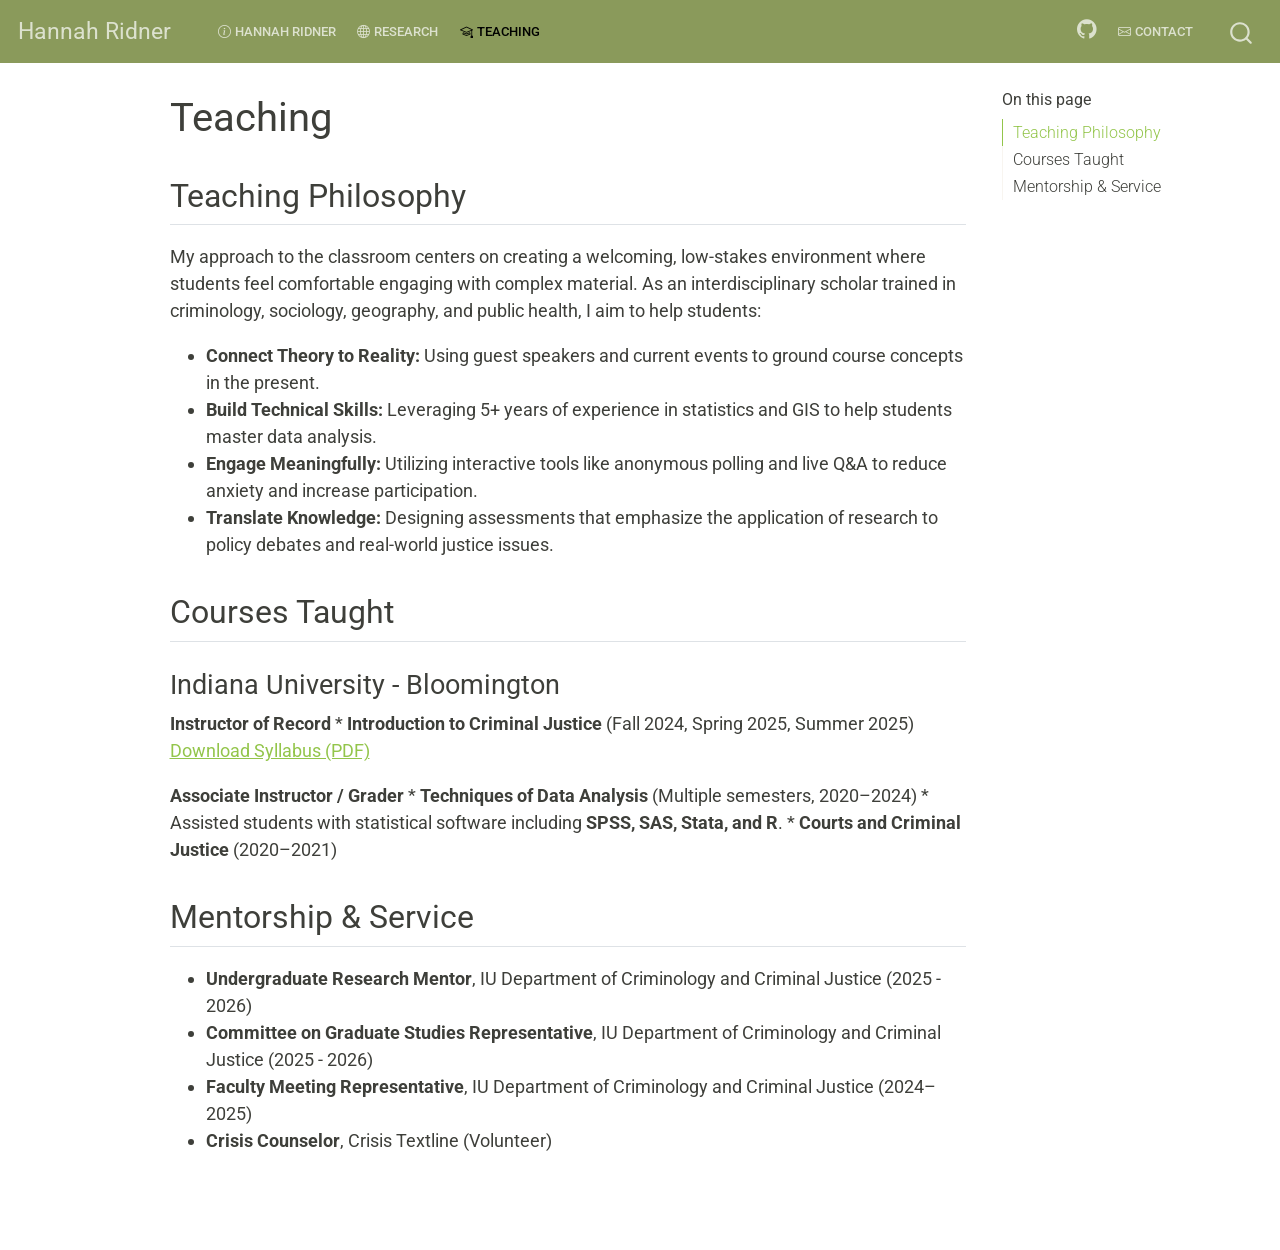
==== docs/index.html @ 34010d77 "Initial commit: personal website with dissertation results Quarto site with About, Research, and Tea" ====
<html xmlns="http://www.w3.org/1999/xhtml">    
  <head>      
    <title>Redirect to teaching.html</title>      
    <meta http-equiv="refresh" content="0;URL='teaching.html'" />    
  </head>    
  <body> 
  </body>  
</html>
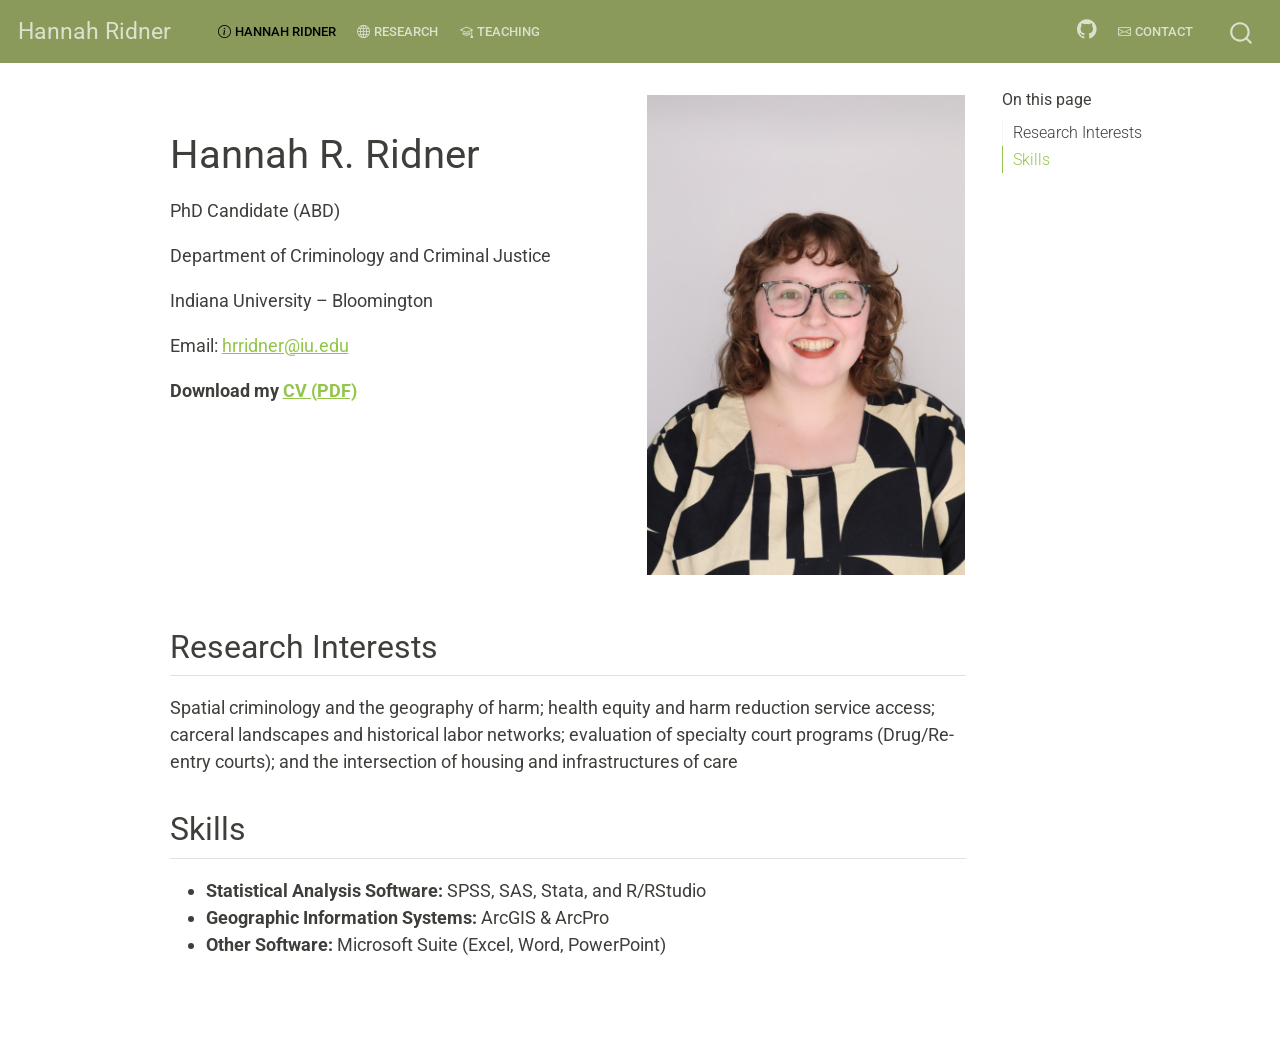
==== commit 3e5530c8: "Job-market update: remove dissertation tab, new photo and CV - Remove Dissertation tab, page, and re" ====
--- a/docs/index.html
+++ b/docs/index.html
@@ -1,8 +1,302 @@
-<html xmlns="http://www.w3.org/1999/xhtml">    
-  <head>      
-    <title>Redirect to teaching.html</title>      
-    <meta http-equiv="refresh" content="0;URL='teaching.html'" />    
-  </head>    
-  <body> 
-  </body>  
-</html>     
+<!DOCTYPE html>
+<html xmlns="http://www.w3.org/1999/xhtml" lang="en" xml:lang="en"><head>
+
+<meta charset="utf-8">
+<meta name="generator" content="quarto-1.2.335">
+
+<meta name="viewport" content="width=device-width, initial-scale=1.0, user-scalable=yes">
+
+
+<title>Hannah Ridner</title>
+<style>
+code{white-space: pre-wrap;}
+span.smallcaps{font-variant: small-caps;}
+div.columns{display: flex; gap: min(4vw, 1.5em);}
+div.column{flex: auto; overflow-x: auto;}
+div.hanging-indent{margin-left: 1.5em; text-indent: -1.5em;}
+ul.task-list{list-style: none;}
+ul.task-list li input[type="checkbox"] {
+  width: 0.8em;
+  margin: 0 0.8em 0.2em -1.6em;
+  vertical-align: middle;
+}
+</style>
+
+
+<script src="site_libs/quarto-nav/quarto-nav.js"></script>
+<script src="site_libs/quarto-nav/headroom.min.js"></script>
+<script src="site_libs/clipboard/clipboard.min.js"></script>
+<script src="site_libs/quarto-search/autocomplete.umd.js"></script>
+<script src="site_libs/quarto-search/fuse.min.js"></script>
+<script src="site_libs/quarto-search/quarto-search.js"></script>
+<meta name="quarto:offset" content="./">
+<script src="site_libs/quarto-html/quarto.js"></script>
+<script src="site_libs/quarto-html/popper.min.js"></script>
+<script src="site_libs/quarto-html/tippy.umd.min.js"></script>
+<script src="site_libs/quarto-html/anchor.min.js"></script>
+<link href="site_libs/quarto-html/tippy.css" rel="stylesheet">
+<link href="site_libs/quarto-html/quarto-syntax-highlighting.css" rel="stylesheet" id="quarto-text-highlighting-styles">
+<script src="site_libs/bootstrap/bootstrap.min.js"></script>
+<link href="site_libs/bootstrap/bootstrap-icons.css" rel="stylesheet">
+<link href="site_libs/bootstrap/bootstrap.min.css" rel="stylesheet" id="quarto-bootstrap" data-mode="light">
+<script id="quarto-search-options" type="application/json">{
+  "location": "navbar",
+  "copy-button": false,
+  "collapse-after": 3,
+  "panel-placement": "end",
+  "type": "overlay",
+  "limit": 20,
+  "language": {
+    "search-no-results-text": "No results",
+    "search-matching-documents-text": "matching documents",
+    "search-copy-link-title": "Copy link to search",
+    "search-hide-matches-text": "Hide additional matches",
+    "search-more-match-text": "more match in this document",
+    "search-more-matches-text": "more matches in this document",
+    "search-clear-button-title": "Clear",
+    "search-detached-cancel-button-title": "Cancel",
+    "search-submit-button-title": "Submit"
+  }
+}</script>
+
+
+</head>
+
+<body class="nav-fixed">
+
+<div id="quarto-search-results"></div>
+  <header id="quarto-header" class="headroom fixed-top">
+    <nav class="navbar navbar-expand-lg navbar-dark ">
+      <div class="navbar-container container-fluid">
+      <div class="navbar-brand-container">
+    <a class="navbar-brand" href="./index.html">
+    <span class="navbar-title">Hannah Ridner</span>
+    </a>
+  </div>
+          <button class="navbar-toggler" type="button" data-bs-toggle="collapse" data-bs-target="#navbarCollapse" aria-controls="navbarCollapse" aria-expanded="false" aria-label="Toggle navigation" onclick="if (window.quartoToggleHeadroom) { window.quartoToggleHeadroom(); }">
+  <span class="navbar-toggler-icon"></span>
+</button>
+          <div class="collapse navbar-collapse" id="navbarCollapse">
+            <ul class="navbar-nav navbar-nav-scroll me-auto">
+  <li class="nav-item">
+    <a class="nav-link active" href="./index.html" aria-current="page"><i class="bi bi-info-circle" role="img">
+</i> 
+ <span class="menu-text">Hannah Ridner</span></a>
+  </li>  
+  <li class="nav-item">
+    <a class="nav-link" href="./research.html"><i class="bi bi-globe" role="img">
+</i> 
+ <span class="menu-text">Research</span></a>
+  </li>  
+  <li class="nav-item">
+    <a class="nav-link" href="./teaching.html"><i class="bi bi-mortarboard" role="img">
+</i> 
+ <span class="menu-text">Teaching</span></a>
+  </li>  
+</ul>
+            <ul class="navbar-nav navbar-nav-scroll ms-auto">
+  <li class="nav-item compact">
+    <a class="nav-link" href="https://github.com/hrridner"><i class="bi bi-github" role="img">
+</i> 
+ <span class="menu-text"></span></a>
+  </li>  
+  <li class="nav-item">
+    <a class="nav-link" href="https://criminaljustice.indiana.edu/about/graduate-students/ridner_hannah.html"><i class="bi bi-envelope" role="img">
+</i> 
+ <span class="menu-text">Contact</span></a>
+  </li>  
+</ul>
+              <div id="quarto-search" class="" title="Search"></div>
+          </div> <!-- /navcollapse -->
+      </div> <!-- /container-fluid -->
+    </nav>
+</header>
+<!-- content -->
+<div id="quarto-content" class="quarto-container page-columns page-rows-contents page-layout-article page-navbar">
+<!-- sidebar -->
+<!-- margin-sidebar -->
+    <div id="quarto-margin-sidebar" class="sidebar margin-sidebar">
+        <nav id="TOC" role="doc-toc" class="toc-active">
+    <h2 id="toc-title">On this page</h2>
+   
+  <ul>
+  <li><a href="#research-interests" id="toc-research-interests" class="nav-link active" data-scroll-target="#research-interests">Research Interests</a></li>
+  <li><a href="#skills" id="toc-skills" class="nav-link" data-scroll-target="#skills">Skills</a></li>
+  </ul>
+</nav>
+    </div>
+<!-- main -->
+<main class="content" id="quarto-document-content">
+
+
+
+<div style="max-width: 850px; margin: auto;">
+<div class="columns">
+<div class="column" style="width:60%;">
+<section id="hannah-r.-ridner" class="level1">
+<h1>Hannah R. Ridner</h1>
+<p>PhD Candidate (ABD)</p>
+<p>Department of Criminology and Criminal Justice</p>
+<p>Indiana University – Bloomington</p>
+<p>Email: <a href="mailto:hrridner@iu.edu">hrridner@iu.edu</a></p>
+<p><strong>Download my <a href="files/CV_HannahRidner_August2026.pdf" target="_blank">CV (PDF)</a></strong></p>
+</section>
+</div><div class="column" style="width:40%;">
+<p><img src="files/hannah_ridner.jpg" class="img-fluid" style="width:100.0%"></p>
+</div>
+</div>
+</div>
+<section id="research-interests" class="level2">
+<h2 class="anchored" data-anchor-id="research-interests">Research Interests</h2>
+<p>Spatial criminology and the geography of harm; health equity and harm reduction service access; carceral landscapes and historical labor networks; evaluation of specialty court programs (Drug/Re-entry courts); and the intersection of housing and infrastructures of care</p>
+</section>
+<section id="skills" class="level2">
+<h2 class="anchored" data-anchor-id="skills">Skills</h2>
+<ul>
+<li><strong>Statistical Analysis Software:</strong> SPSS, SAS, Stata, and R/RStudio</li>
+<li><strong>Geographic Information Systems:</strong> ArcGIS &amp; ArcPro</li>
+<li><strong>Other Software:</strong> Microsoft Suite (Excel, Word, PowerPoint)</li>
+</ul>
+
+
+</section>
+
+</main> <!-- /main -->
+<script id="quarto-html-after-body" type="application/javascript">
+window.document.addEventListener("DOMContentLoaded", function (event) {
+  const toggleBodyColorMode = (bsSheetEl) => {
+    const mode = bsSheetEl.getAttribute("data-mode");
+    const bodyEl = window.document.querySelector("body");
+    if (mode === "dark") {
+      bodyEl.classList.add("quarto-dark");
+      bodyEl.classList.remove("quarto-light");
+    } else {
+      bodyEl.classList.add("quarto-light");
+      bodyEl.classList.remove("quarto-dark");
+    }
+  }
+  const toggleBodyColorPrimary = () => {
+    const bsSheetEl = window.document.querySelector("link#quarto-bootstrap");
+    if (bsSheetEl) {
+      toggleBodyColorMode(bsSheetEl);
+    }
+  }
+  toggleBodyColorPrimary();  
+  const icon = "";
+  const anchorJS = new window.AnchorJS();
+  anchorJS.options = {
+    placement: 'right',
+    icon: icon
+  };
+  anchorJS.add('.anchored');
+  const clipboard = new window.ClipboardJS('.code-copy-button', {
+    target: function(trigger) {
+      return trigger.previousElementSibling;
+    }
+  });
+  clipboard.on('success', function(e) {
+    // button target
+    const button = e.trigger;
+    // don't keep focus
+    button.blur();
+    // flash "checked"
+    button.classList.add('code-copy-button-checked');
+    var currentTitle = button.getAttribute("title");
+    button.setAttribute("title", "Copied!");
+    let tooltip;
+    if (window.bootstrap) {
+      button.setAttribute("data-bs-toggle", "tooltip");
+      button.setAttribute("data-bs-placement", "left");
+      button.setAttribute("data-bs-title", "Copied!");
+      tooltip = new bootstrap.Tooltip(button, 
+        { trigger: "manual", 
+          customClass: "code-copy-button-tooltip",
+          offset: [0, -8]});
+      tooltip.show();    
+    }
+    setTimeout(function() {
+      if (tooltip) {
+        tooltip.hide();
+        button.removeAttribute("data-bs-title");
+        button.removeAttribute("data-bs-toggle");
+        button.removeAttribute("data-bs-placement");
+      }
+      button.setAttribute("title", currentTitle);
+      button.classList.remove('code-copy-button-checked');
+    }, 1000);
+    // clear code selection
+    e.clearSelection();
+  });
+  function tippyHover(el, contentFn) {
+    const config = {
+      allowHTML: true,
+      content: contentFn,
+      maxWidth: 500,
+      delay: 100,
+      arrow: false,
+      appendTo: function(el) {
+          return el.parentElement;
+      },
+      interactive: true,
+      interactiveBorder: 10,
+      theme: 'quarto',
+      placement: 'bottom-start'
+    };
+    window.tippy(el, config); 
+  }
+  const noterefs = window.document.querySelectorAll('a[role="doc-noteref"]');
+  for (var i=0; i<noterefs.length; i++) {
+    const ref = noterefs[i];
+    tippyHover(ref, function() {
+      // use id or data attribute instead here
+      let href = ref.getAttribute('data-footnote-href') || ref.getAttribute('href');
+      try { href = new URL(href).hash; } catch {}
+      const id = href.replace(/^#\/?/, "");
+      const note = window.document.getElementById(id);
+      return note.innerHTML;
+    });
+  }
+  const findCites = (el) => {
+    const parentEl = el.parentElement;
+    if (parentEl) {
+      const cites = parentEl.dataset.cites;
+      if (cites) {
+        return {
+          el,
+          cites: cites.split(' ')
+        };
+      } else {
+        return findCites(el.parentElement)
+      }
+    } else {
+      return undefined;
+    }
+  };
+  var bibliorefs = window.document.querySelectorAll('a[role="doc-biblioref"]');
+  for (var i=0; i<bibliorefs.length; i++) {
+    const ref = bibliorefs[i];
+    const citeInfo = findCites(ref);
+    if (citeInfo) {
+      tippyHover(citeInfo.el, function() {
+        var popup = window.document.createElement('div');
+        citeInfo.cites.forEach(function(cite) {
+          var citeDiv = window.document.createElement('div');
+          citeDiv.classList.add('hanging-indent');
+          citeDiv.classList.add('csl-entry');
+          var biblioDiv = window.document.getElementById('ref-' + cite);
+          if (biblioDiv) {
+            citeDiv.innerHTML = biblioDiv.innerHTML;
+          }
+          popup.appendChild(citeDiv);
+        });
+        return popup.innerHTML;
+      });
+    }
+  }
+});
+</script>
+</div> <!-- /content -->
+
+
+
+</body></html>
--- a/docs/site_libs/quarto-html/tippy.css
+++ b/docs/site_libs/quarto-html/tippy.css
@@ -0,0 +1 @@
+.tippy-box[data-animation=fade][data-state=hidden]{opacity:0}[data-tippy-root]{max-width:calc(100vw - 10px)}.tippy-box{position:relative;background-color:#333;color:#fff;border-radius:4px;font-size:14px;line-height:1.4;white-space:normal;outline:0;transition-property:transform,visibility,opacity}.tippy-box[data-placement^=top]>.tippy-arrow{bottom:0}.tippy-box[data-placement^=top]>.tippy-arrow:before{bottom:-7px;left:0;border-width:8px 8px 0;border-top-color:initial;transform-origin:center top}.tippy-box[data-placement^=bottom]>.tippy-arrow{top:0}.tippy-box[data-placement^=bottom]>.tippy-arrow:before{top:-7px;left:0;border-width:0 8px 8px;border-bottom-color:initial;transform-origin:center bottom}.tippy-box[data-placement^=left]>.tippy-arrow{right:0}.tippy-box[data-placement^=left]>.tippy-arrow:before{border-width:8px 0 8px 8px;border-left-color:initial;right:-7px;transform-origin:center left}.tippy-box[data-placement^=right]>.tippy-arrow{left:0}.tippy-box[data-placement^=right]>.tippy-arrow:before{left:-7px;border-width:8px 8px 8px 0;border-right-color:initial;transform-origin:center right}.tippy-box[data-inertia][data-state=visible]{transition-timing-function:cubic-bezier(.54,1.5,.38,1.11)}.tippy-arrow{width:16px;height:16px;color:#333}.tippy-arrow:before{content:"";position:absolute;border-color:transparent;border-style:solid}.tippy-content{position:relative;padding:5px 9px;z-index:1}
--- a/docs/site_libs/quarto-html/quarto-syntax-highlighting.css
+++ b/docs/site_libs/quarto-html/quarto-syntax-highlighting.css
@@ -0,0 +1,171 @@
+/* quarto syntax highlight colors */
+:root {
+  --quarto-hl-ot-color: #003B4F;
+  --quarto-hl-at-color: #657422;
+  --quarto-hl-ss-color: #20794D;
+  --quarto-hl-an-color: #5E5E5E;
+  --quarto-hl-fu-color: #4758AB;
+  --quarto-hl-st-color: #20794D;
+  --quarto-hl-cf-color: #003B4F;
+  --quarto-hl-op-color: #5E5E5E;
+  --quarto-hl-er-color: #AD0000;
+  --quarto-hl-bn-color: #AD0000;
+  --quarto-hl-al-color: #AD0000;
+  --quarto-hl-va-color: #111111;
+  --quarto-hl-bu-color: inherit;
+  --quarto-hl-ex-color: inherit;
+  --quarto-hl-pp-color: #AD0000;
+  --quarto-hl-in-color: #5E5E5E;
+  --quarto-hl-vs-color: #20794D;
+  --quarto-hl-wa-color: #5E5E5E;
+  --quarto-hl-do-color: #5E5E5E;
+  --quarto-hl-im-color: #00769E;
+  --quarto-hl-ch-color: #20794D;
+  --quarto-hl-dt-color: #AD0000;
+  --quarto-hl-fl-color: #AD0000;
+  --quarto-hl-co-color: #5E5E5E;
+  --quarto-hl-cv-color: #5E5E5E;
+  --quarto-hl-cn-color: #8f5902;
+  --quarto-hl-sc-color: #5E5E5E;
+  --quarto-hl-dv-color: #AD0000;
+  --quarto-hl-kw-color: #003B4F;
+}
+
+/* other quarto variables */
+:root {
+  --quarto-font-monospace: SFMono-Regular, Menlo, Monaco, Consolas, "Liberation Mono", "Courier New", monospace;
+}
+
+pre > code.sourceCode > span {
+  color: #003B4F;
+}
+
+code span {
+  color: #003B4F;
+}
+
+code.sourceCode > span {
+  color: #003B4F;
+}
+
+div.sourceCode,
+div.sourceCode pre.sourceCode {
+  color: #003B4F;
+}
+
+code span.ot {
+  color: #003B4F;
+}
+
+code span.at {
+  color: #657422;
+}
+
+code span.ss {
+  color: #20794D;
+}
+
+code span.an {
+  color: #5E5E5E;
+}
+
+code span.fu {
+  color: #4758AB;
+}
+
+code span.st {
+  color: #20794D;
+}
+
+code span.cf {
+  color: #003B4F;
+}
+
+code span.op {
+  color: #5E5E5E;
+}
+
+code span.er {
+  color: #AD0000;
+}
+
+code span.bn {
+  color: #AD0000;
+}
+
+code span.al {
+  color: #AD0000;
+}
+
+code span.va {
+  color: #111111;
+}
+
+code span.pp {
+  color: #AD0000;
+}
+
+code span.in {
+  color: #5E5E5E;
+}
+
+code span.vs {
+  color: #20794D;
+}
+
+code span.wa {
+  color: #5E5E5E;
+  font-style: italic;
+}
+
+code span.do {
+  color: #5E5E5E;
+  font-style: italic;
+}
+
+code span.im {
+  color: #00769E;
+}
+
+code span.ch {
+  color: #20794D;
+}
+
+code span.dt {
+  color: #AD0000;
+}
+
+code span.fl {
+  color: #AD0000;
+}
+
+code span.co {
+  color: #5E5E5E;
+}
+
+code span.cv {
+  color: #5E5E5E;
+  font-style: italic;
+}
+
+code span.cn {
+  color: #8f5902;
+}
+
+code span.sc {
+  color: #5E5E5E;
+}
+
+code span.dv {
+  color: #AD0000;
+}
+
+code span.kw {
+  color: #003B4F;
+}
+
+.prevent-inlining {
+  content: "</";
+}
+
+/*# sourceMappingURL=debc5d5d77c3f9108843748ff7464032.css.map */
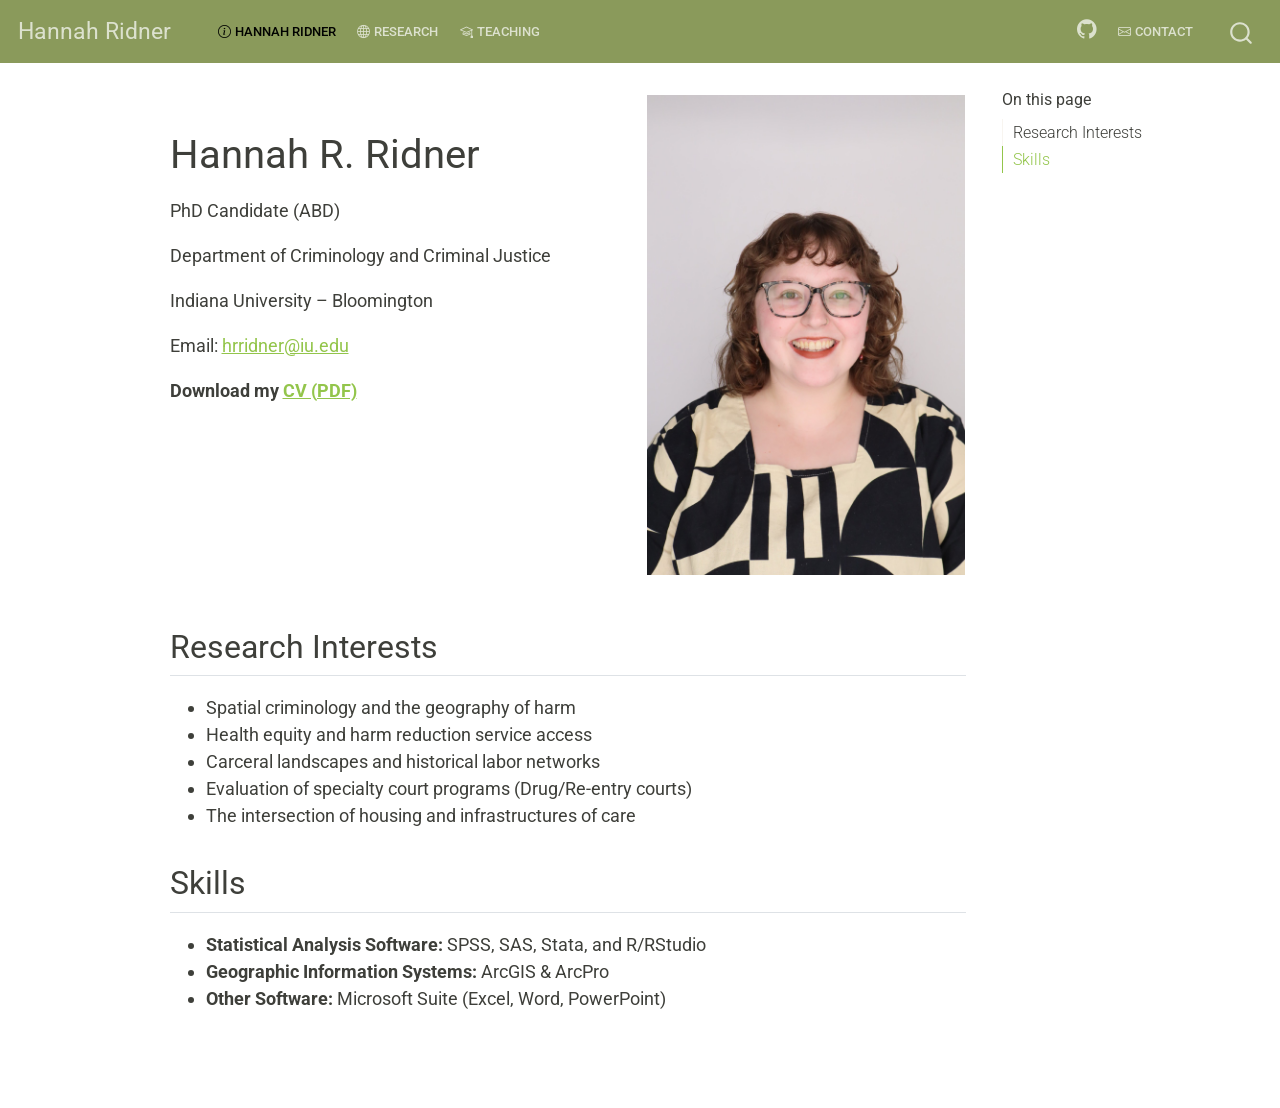
==== commit 397d080d: "Update syllabus to Fall 2026; bullet research interests Co-Authored-By: Claude Opus 5.5 <noreply@ant" ====
--- a/docs/index.html
+++ b/docs/index.html
@@ -148,7 +148,13 @@
 </div>
 <section id="research-interests" class="level2">
 <h2 class="anchored" data-anchor-id="research-interests">Research Interests</h2>
-<p>Spatial criminology and the geography of harm; health equity and harm reduction service access; carceral landscapes and historical labor networks; evaluation of specialty court programs (Drug/Re-entry courts); and the intersection of housing and infrastructures of care</p>
+<ul>
+<li>Spatial criminology and the geography of harm</li>
+<li>Health equity and harm reduction service access</li>
+<li>Carceral landscapes and historical labor networks</li>
+<li>Evaluation of specialty court programs (Drug/Re-entry courts)</li>
+<li>The intersection of housing and infrastructures of care</li>
+</ul>
 </section>
 <section id="skills" class="level2">
 <h2 class="anchored" data-anchor-id="skills">Skills</h2>
